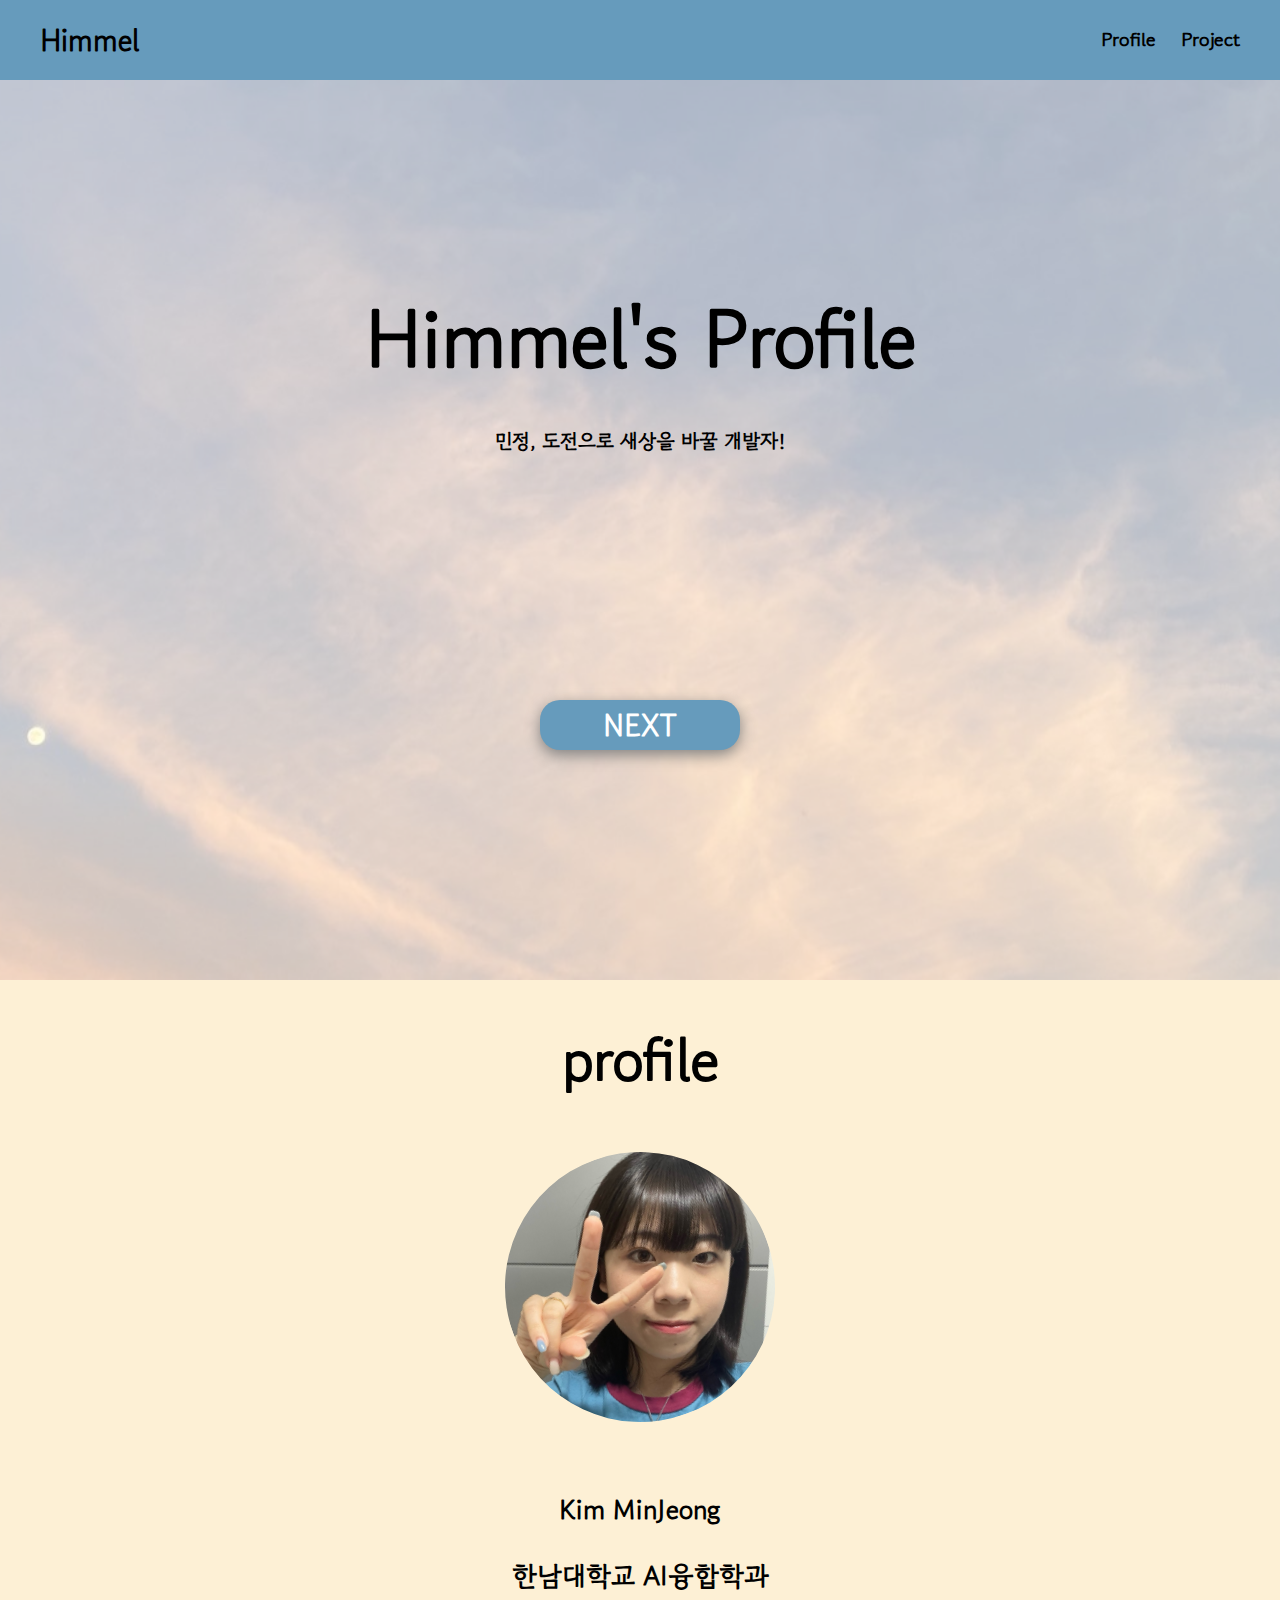
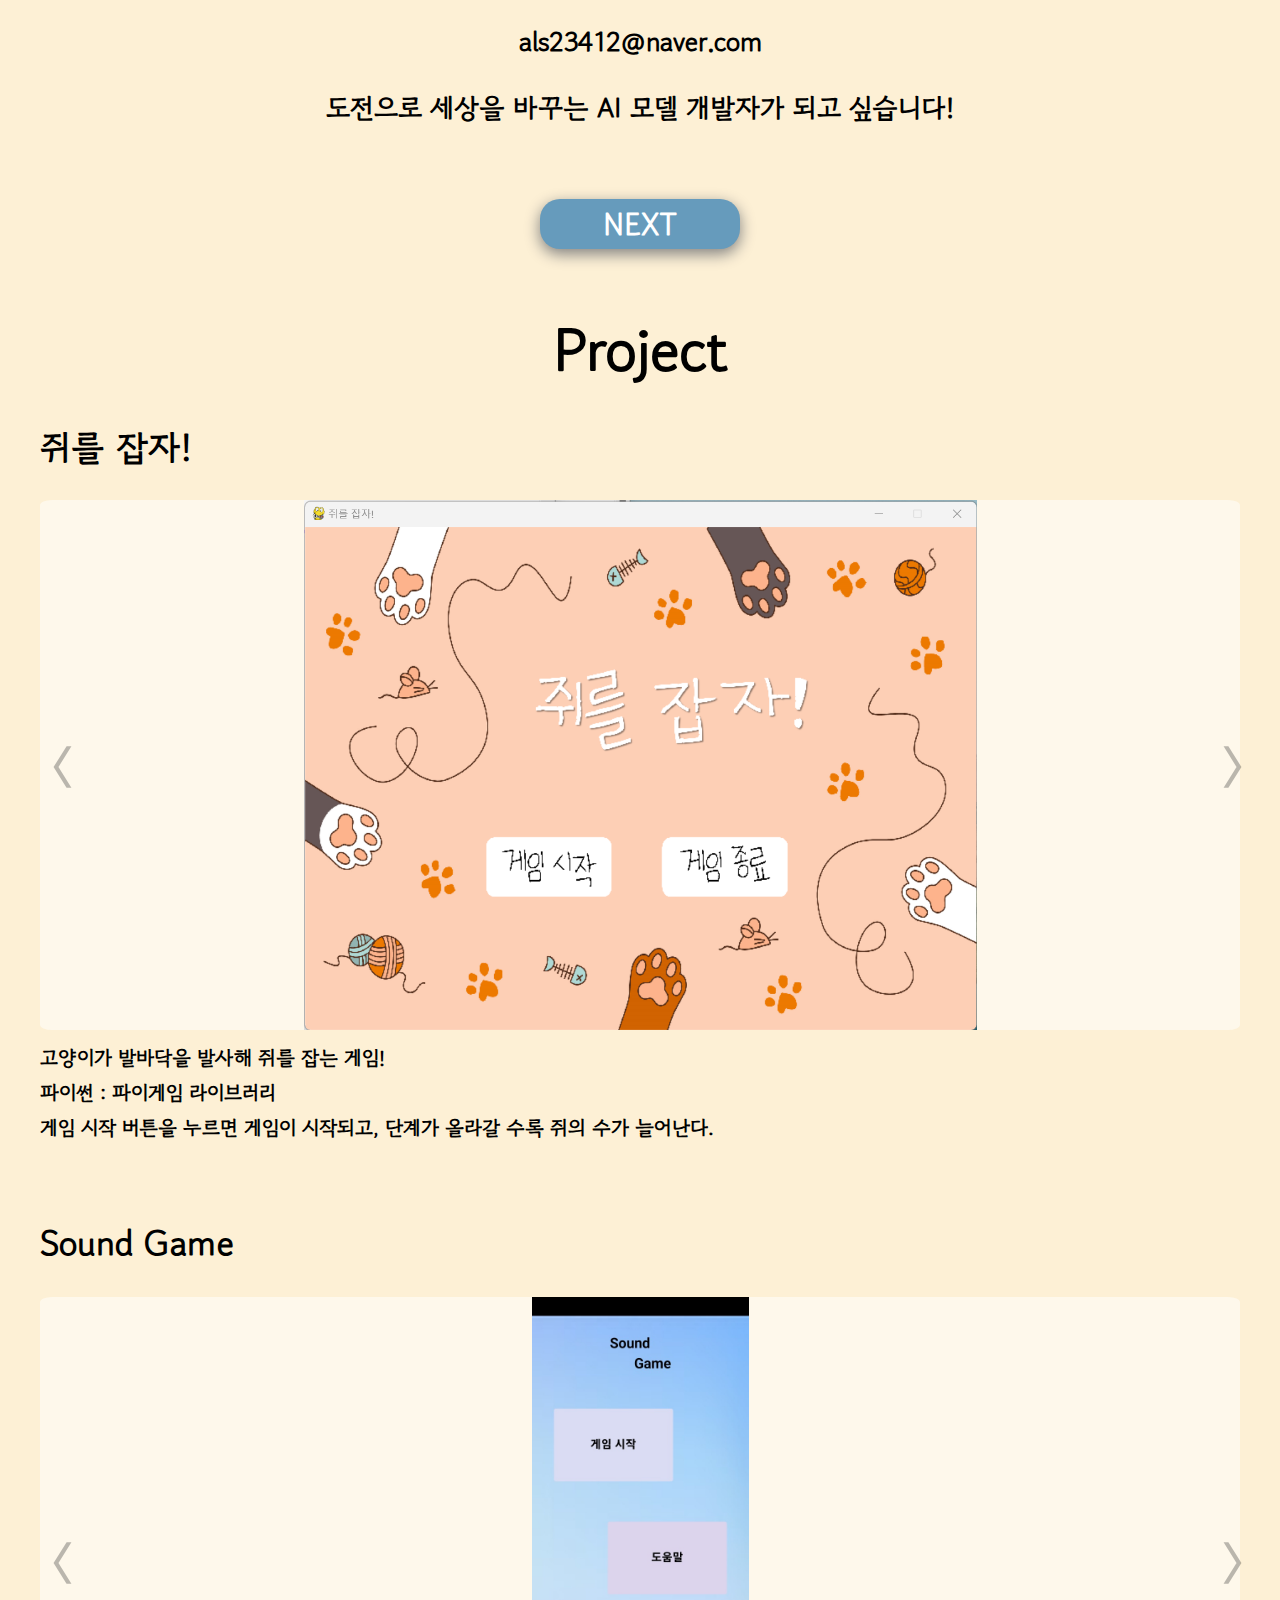
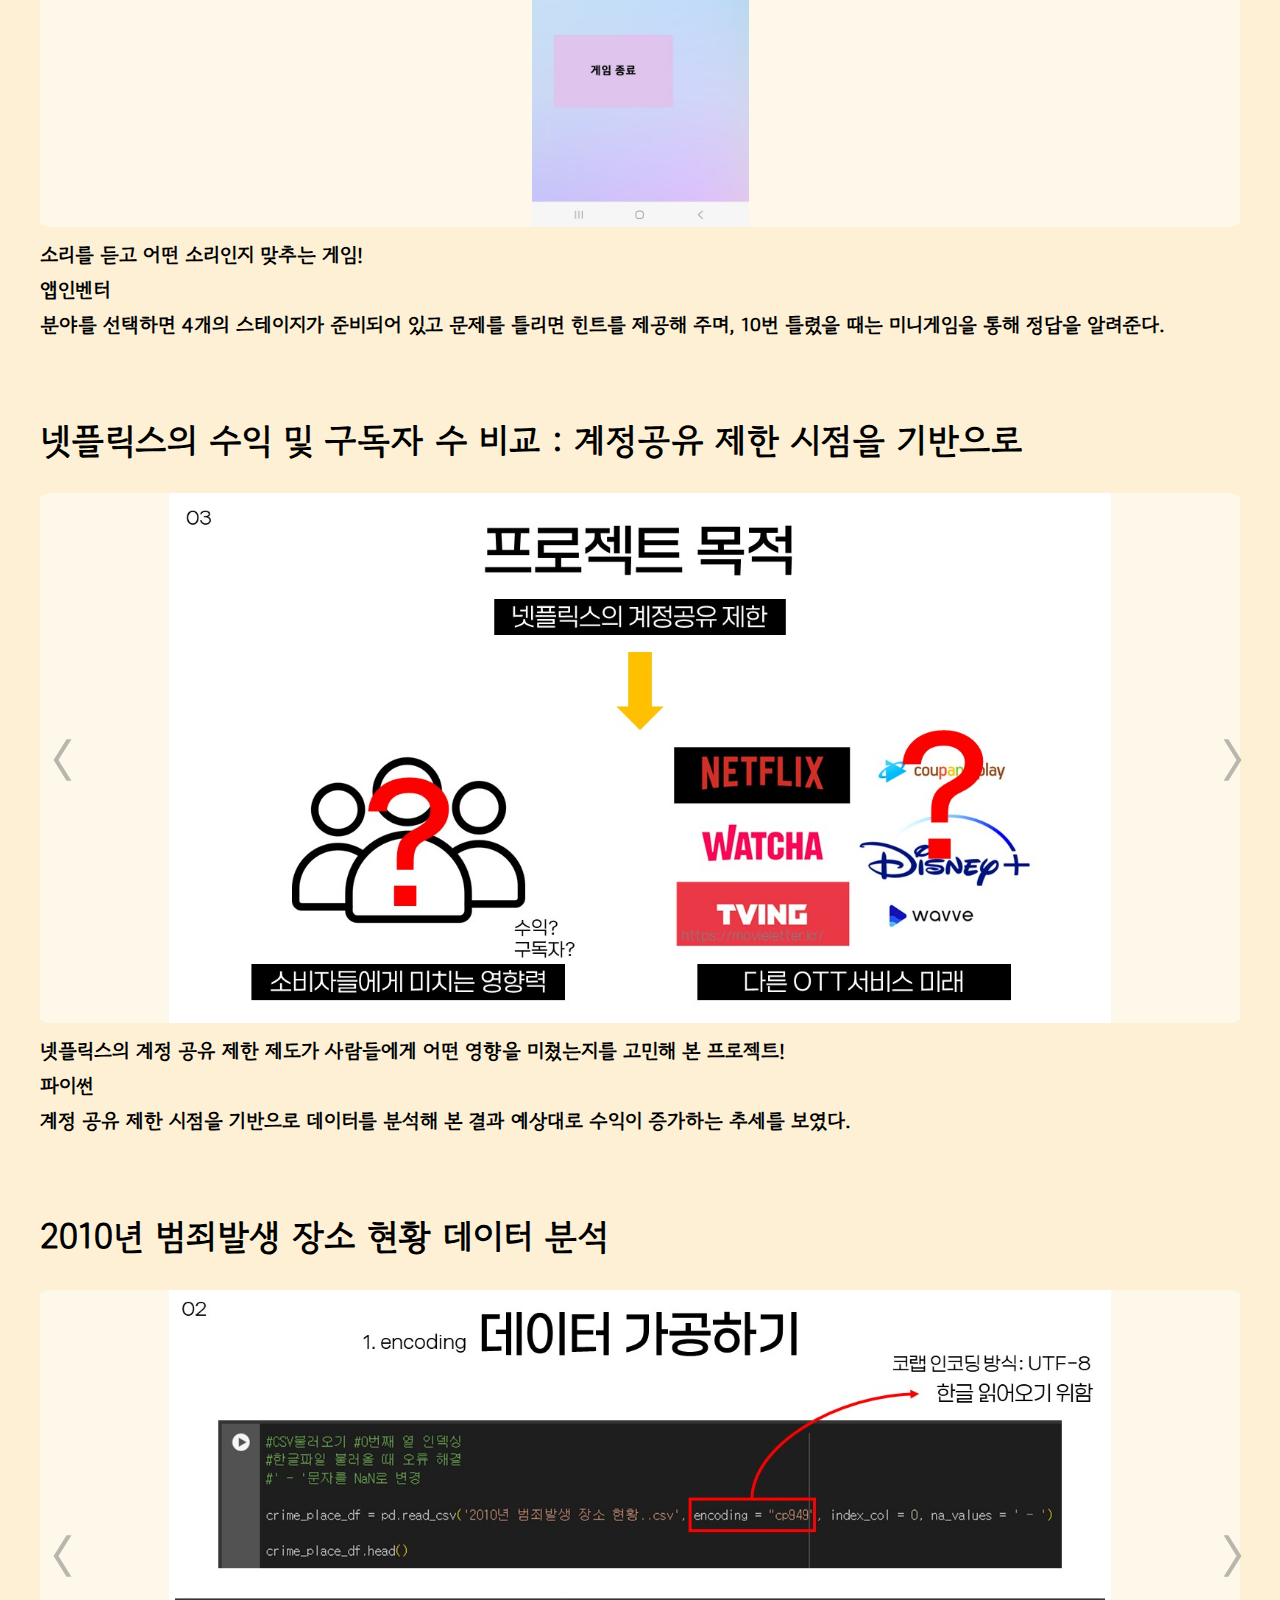
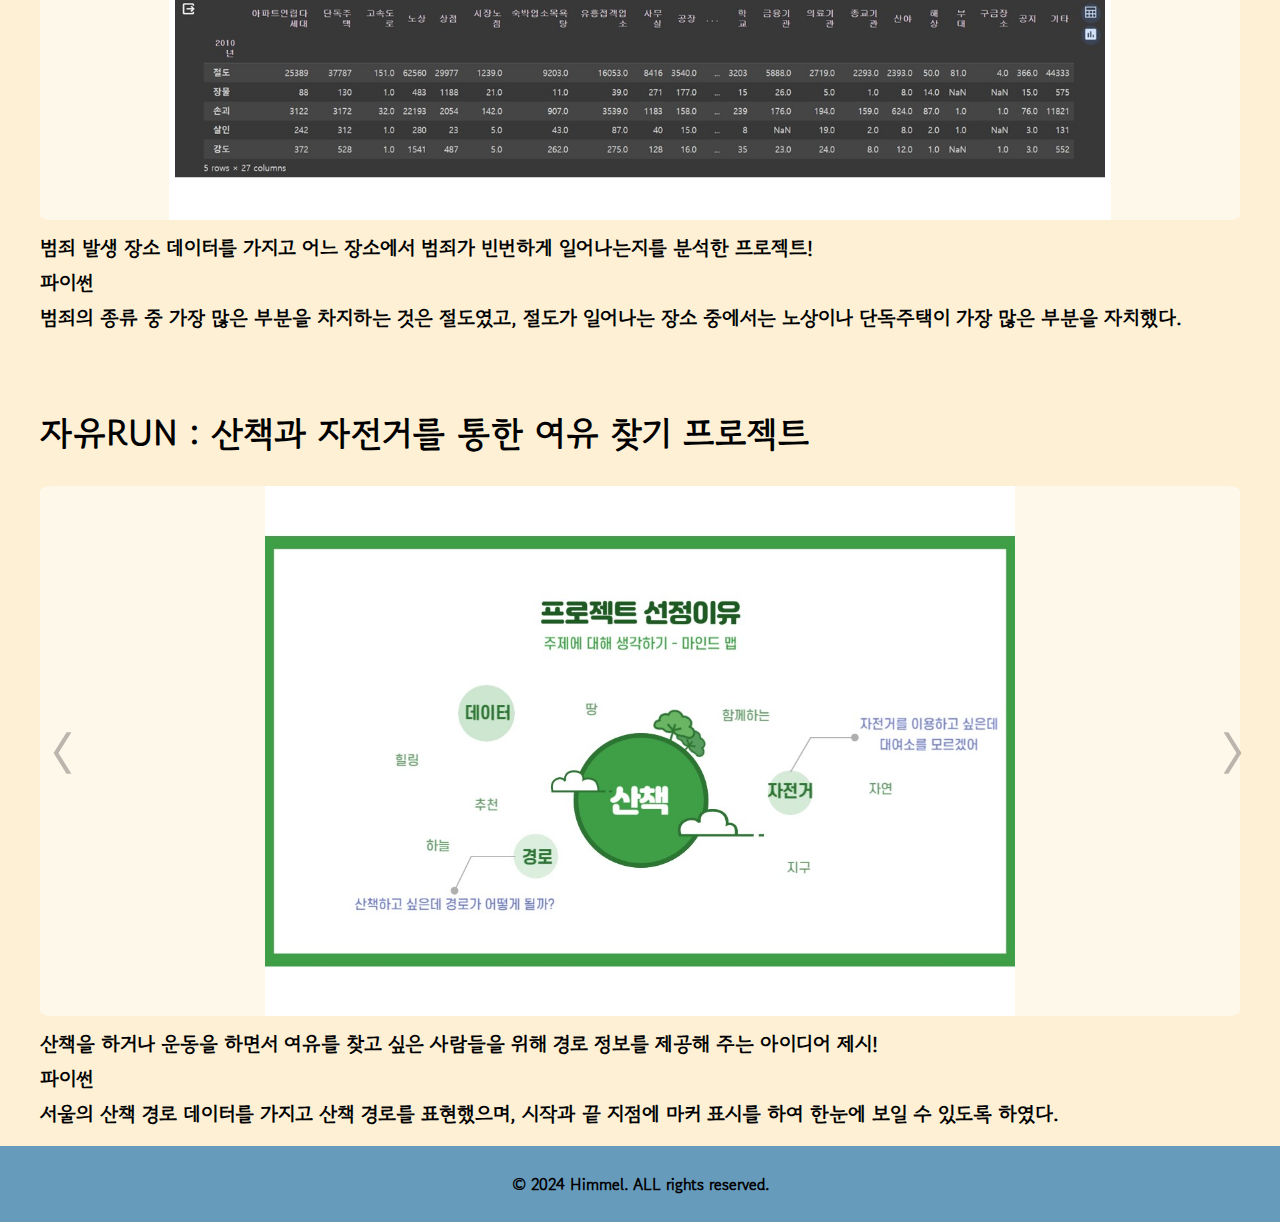
==== MJ_Profile.html @ 303f3ad0 "20232536 김민정" ====
<!DOCTYPE html>
<html lang="ko">
<head>

    <meta charset="UTF-8">
    <meta http-equiv="X-UA-Compatible" content="IE=edge">
    <meta name="viewport" content="width=device-width, initial-scale=1.0">
    <title>Himmel's Profile :)</title>

    <link rel="stylesheet" href="css/MJ_Profile.css">

    <!-- 이모지 -->
    <link rel="stylesheet" href="https://use.fontawesome.com/releases/v5.15.4/css/all.css" integrity="sha384-DyZ88mC6Up2uqS4h/KRgHuoeGwBcD4Ng9SiP4dIRy0EXTlnuz47vAwmeGwVChigm" crossorigin="anonymous"/>

    <!-- 폰트 -->
    <link rel="preconnect" href="https://fonts.googleapis.com">
    <link rel="preconnect" href="https://fonts.gstatic.com" crossorigin>
    <link href="https://fonts.googleapis.com/css2?family=Gowun+Dodum&family=IBM+Plex+Sans+KR&family=Jua&display=swap" rel="stylesheet">

    <!-- 링크 공유시 보여지는 스타일 -->
    <meta property="og:title" content="Himmel's Profile :)">
    <meta property="og:discription" content="민정이의 프로필">
    <meta property="og:image" content="img/header_img.jpg">

</head>

<body>

    <!--내비게이션-->
    <nav>
        <div class="container">
            <h1 id="nav-logo"><a href="./MJ_Profile.html"><i class="fas fa-cloud"></i> Himmel</a></h1>
            <div id="nav-menu">
                <ul id="nav-bttn">
                    <!-- 링크 연결 -->
                    <li id="nav-profile"><a href="#">Profile</a></li>
                    <li id="nav-project"><a href="#">Project</a></li> 
                </ul>
            </div>
        </div>
    </nav>

    <!-- 헤더 -->
    <header class="header">
        <div class="container">
            <h2 id="header-title">Himmel's Profile</h2>
            <p id="header-content">민정, 도전으로 새상을 바꿀 개발자!</p>
            <button class="next-bttn" id="next-bttn-1">NEXT</button>
        </div>
    </header>

    <!-- 섹션1 : 프로필-->
    <section class="section" id="section1">
        <div class="container">
            <h1 class="sec-title1">profile</h1>
            <div id="profile">
                <img id = "profile-img" src="img/profile_img.jpg" alt="프로필 이미지">
                <div id="profile-info">
                    <p class="info"><i class="fas fa-user"></i> Kim MinJeong</p>
                    <p class="info"><i class="fas fa-school"></i> 한남대학교 AI융합학과</p>
                    <p class="info"><i class="fas fa-envelope"></i> als23412@naver.com</p>
                    <p class="info"><i class="fas fa-weight-hanging"></i> 도전으로 세상을 바꾸는 AI 모델 개발자가 되고 싶습니다!</p>
                    <button class="next-bttn" id="next-bttn-2">NEXT</button>
                </div>
            </div>
        </div>
    </section>

    <!-- 섹션2 : 프로젝트-->
    <section class="section" id="section2">
        <div class="container">
            <h1 class="sec-title2">Project</h1>
            <div class="project" id="project1">
                <h4>쥐를 잡자!</h4>
                <div class="carousel" id="carousel1">
                    <div class="arrow1" id="left1">&lang;</div>
                    <div class="arrow1" id="right1">&rang;</div>
                </div>
                <p><i class="fas fa-file"></i>  고양이가 발바닥을 발사해 쥐를 잡는 게임!</p>
                <p><i class="fas fa-code"></i>  파이썬 : 파이게임 라이브러리</p>
                <p><i class="fas fa-pen"></i>  게임 시작 버튼을 누르면 게임이 시작되고, 단계가 올라갈 수록 쥐의 수가 늘어난다.</p>
            </div>
            <div class="project" id="project2">
                <h4>Sound Game</h4>
                <div class="carousel" id="carousel2">
                    <div class="arrow2" id="left2">&lang;</div>
                    <div class="arrow2" id="right2">&rang;</div>
                </div>
                <p><i class="fas fa-file"></i>  소리를 듣고 어떤 소리인지 맞추는 게임!</p>
                <p><i class="fas fa-code"></i>  앱인벤터</p>
                <p><i class="fas fa-pen"></i>  분야를 선택하면 4개의 스테이지가 준비되어 있고 문제를 틀리면 힌트를 제공해 주며, 10번 틀렸을 때는 미니게임을 통해 정답을 알려준다.</p>
            </div>
            <div class="project" id="project3">
                <h4>넷플릭스의 수익 및 구독자 수 비교 : 계정공유 제한 시점을 기반으로</h4>
                <div class="carousel" id="carousel3">
                    <div class="arrow3" id="left3">&lang;</div>
                    <div class="arrow3" id="right3">&rang;</div>
                </div>
                <p><i class="fas fa-file"></i>  넷플릭스의 계정 공유 제한 제도가 사람들에게 어떤 영향을 미쳤는지를 고민해 본 프로젝트!</p>
                <p><i class="fas fa-code"></i>  파이썬</p>
                <p><i class="fas fa-pen"></i>  계정 공유 제한 시점을 기반으로 데이터를 분석해 본 결과 예상대로 수익이 증가하는 추세를 보였다.</p>
            </div>
            <div class="project" id="project4">
                <h4>2010년 범죄발생 장소 현황 데이터 분석</h4>
                <div class="carousel" id="carousel4">
                    <div class="arrow4" id="left4">&lang;</div>
                    <div class="arrow4" id="right4">&rang;</div>
                </div>
                <p><i class="fas fa-file"></i>  범죄 발생 장소 데이터를 가지고 어느 장소에서 범죄가 빈번하게 일어나는지를 분석한 프로젝트!</p>
                <p><i class="fas fa-code"></i>  파이썬</p>
                <p><i class="fas fa-pen"></i> 범죄의 종류 중 가장 많은 부분을 차지하는 것은 절도였고, 절도가 일어나는 장소 중에서는 노상이나 단독주택이 가장 많은 부분을 자치했다. </p>
            </div>
            <div class="project" id="project5">
                <h4>자유RUN : 산책과 자전거를 통한 여유 찾기 프로젝트</h4>
                <div class="carousel" id="carousel5">
                    <div class="arrow5" id="left5">&lang;</div>
                    <div class="arrow5" id="right5">&rang;</div>
                </div>
                <p><i class="fas fa-file"></i>  산책을 하거나 운동을 하면서 여유를 찾고 싶은 사람들을 위해 경로 정보를 제공해 주는 아이디어 제시!</p>
                <p><i class="fas fa-code"></i>  파이썬</p>
                <p><i class="fas fa-pen"></i>  서울의 산책 경로 데이터를 가지고 산책 경로를 표현했으며, 시작과 끝 지점에 마커 표시를 하여 한눈에 보일 수 있도록 하였다.</p>
            </div>
        </div>

    </section>

    <!-- 푸터 -->
    <footer class="footer">
        <div class="container">
            <p>&copy; 2024 Himmel. ALL rights reserved.</p>
        </div>
    </footer>

    <!-- 자바스크립트 연결 -->
    <script src="js/MJ_Profile.js"></script>

</body>

</html>
---- css/MJ_Profile.css ----
* {
    box-sizing: border-box;
    font-family: "Gowun Dodum", sans-serif;
    font-weight: 600;
    font-style: normal;
}

body {
    margin: 0;
    padding: 0;
    font-family: 'Noto Sans KR', sans-serif;  /* 구글 Noto Sans 폰트 */
}

/* a테그의 링크 중 방문한 링크 */
a:link, a:visited {
    text-decoration: none;  /* 방문 했을 때 생기는 밑줄을 없앰 */
    color: black;  /* 방문 했을 때 색이 바뀌는 걸 검은색으로 함 */
}

.container {
    width: 1200px;
    margin: 0 auto;
}


/* ------------------------------------------------------------------------------- 내비게이션 ------------------------------------------------------------------------------- */
nav {
    height: 80px;
    background-color: #669bbc;
    line-height: 80px;
}

/* nav영역에서 nav-logo와 nav-menu, nav-btn이 각각 오른쪽 왼쪽으로 float되어서 가운데가 비어있기에 이 부분을 margin으로 막기위함 */
nav::after {
    content: "";  /* 막기 위함이기에 공백 */
    display: block;  /* 선이 아닌 면의 개념으로 브라우저의 일정 영역을 차지하도록 함 */
    clear: both;  /* clear : float를 무력화하여 딸려오지 않는 역할, 따라서 양쪽 모두 적용*/

}

#nav-logo {
    font-size: 30px;
    float: left;
    margin: 0;
}

#nav-menu {
    float: right;
}

#nav-bttn {
    list-style-type: none;  /* 리스트에 생성된 점을 없앰 */
    margin: 0;
}

#nav-bttn > li {
    float: left;
    margin-left: 25px;
    font-size: 20px;
    font-weight: bold;
}


/* ------------------------------------------------------------------------------ NEXT 버튼 ------------------------------------------------------------------------------ */
.next-bttn {
    border-radius: 20px;
    color: #fff;  /* 글씨 색 */
    background: #669bbc;  /* 배경 색*/
    font-size: 30px;
    border: none;
    width: 200px;
    height: 50px;
    box-shadow: 0 5px 15px gray;
    transition: 0.3s;
}

/* NEXT 버튼 위로 마우스 올렸을 때 */
.next-bttn:hover {
    cursor: pointer;
    background-color: #f5bb48;
    box-shadow: 0 2px 4px gray;
}


/* ------------------------------------------------------------------------------ 헤더 ------------------------------------------------------------------------------- */
.header {
    position: relative;  /* 상대영역 */
    height: 100vh;
    text-align: center;
}

/* header배경 이미지를 조금 블러처리 하기 위함 */
.header:before {
    content: "";  /* 가상으로 만들어서 덧씌우기에 내용은 없음 */
    display: block;  /* 일정 면적을 차지해야하므로 */
    position: absolute;
    left: 0;
    top: 0;
    width: 100%;  /* 전체를 채우겠다 */
    height: 100%;
    opacity: 0.5;  /* 불투명도 */
    background-image: url("./../img/header_img.jpg");  /* 이미지 연결 */
    background-size: cover;
    background-position: center center;  /* 가운데로 맞춤 */
    background-repeat: no-repeat;  /* 원래 background는 반복되기에 그걸 막음 */
}

.header .container {
    position: relative; /* 위에 absolute가 차지하는 영역 */
    color: black;
}

#header-title {
    font-size: 80px;
    margin-top: 0;
    margin-bottom: 30px;
    padding-top: 200px;
}

#header-content {
    font-size: 20px;
}

#next-bttn-1 {
    margin-top: 25vh;
}


/* ------------------------------------------------------------------------------ 섹션------------------------------------------------------------------------------ */
.section {
    text-align: center;
    padding: 5px;
    background-color: #fdf0d5;
}

/* ------------------------------------------------------------------------------ 섹션1 : 프로필 ------------------------------------------------------------------------------ */
.sec-title1 {
    margin-top: 30px;
    margin-bottom: 50px;
    font-size: 60px;
}

#profile-img {
    overflow: hidden;  /* 넘치는 부분은 숨김 */
    width: 30vh;
    height: 30vh;
    border-radius: 100%;  /* 동그랗게 */
    transform: rotate(-20deg);
}

#profile-info {
    margin-top: 7vh;
}

#profile-info > p {
    font-size: 3vh;
    text-align: center;
}

#next-bttn-2 {
    margin-top: 5vh;
    margin-bottom: 4vh;
}


/* ------------------------------------------------------------------------------ 섹션2 : 프로젝트 ------------------------------------------------------------------------------ */
.sec-title2 {
    margin-top: 10px;
    font-size: 60px;
}

.project > h4 {
    font-size: 35px;
}

.project {
    font-size: 20px;
    line-height: 15px;
    margin-top: 100px;
    text-align: left;
    justify-content: center;
}

#project1 {
    margin-top: 30px;
}


/* ------------------------------------------------------------------------------ 섹션2 : 프로젝트 캐러셀------------------------------------------------------------------------------ */
.carousel {
    height: 530px;
    display: flex;
    justify-content: space-between;
    align-items: center;
    background-size: contain;
    background-position: 50%;
    background-repeat: no-repeat;
    background-color: #ffffff83;
    border-radius: 1%;
}

.carousel > div {
    width: 30px;
    z-index: 100;
    font-size: 2.5em;
    padding: 10px;
    color: #222;
    opacity: 0.3;
}

.carousel > div:hover {
    opacity: 1;
}



/* ------------------------------------------------------------------------------ 푸터 ------------------------------------------------------------------------------ */
.footer {
    padding: 10px;
    text-align: center;
    background-color: #669bbc;
    font-weight: bold;
}
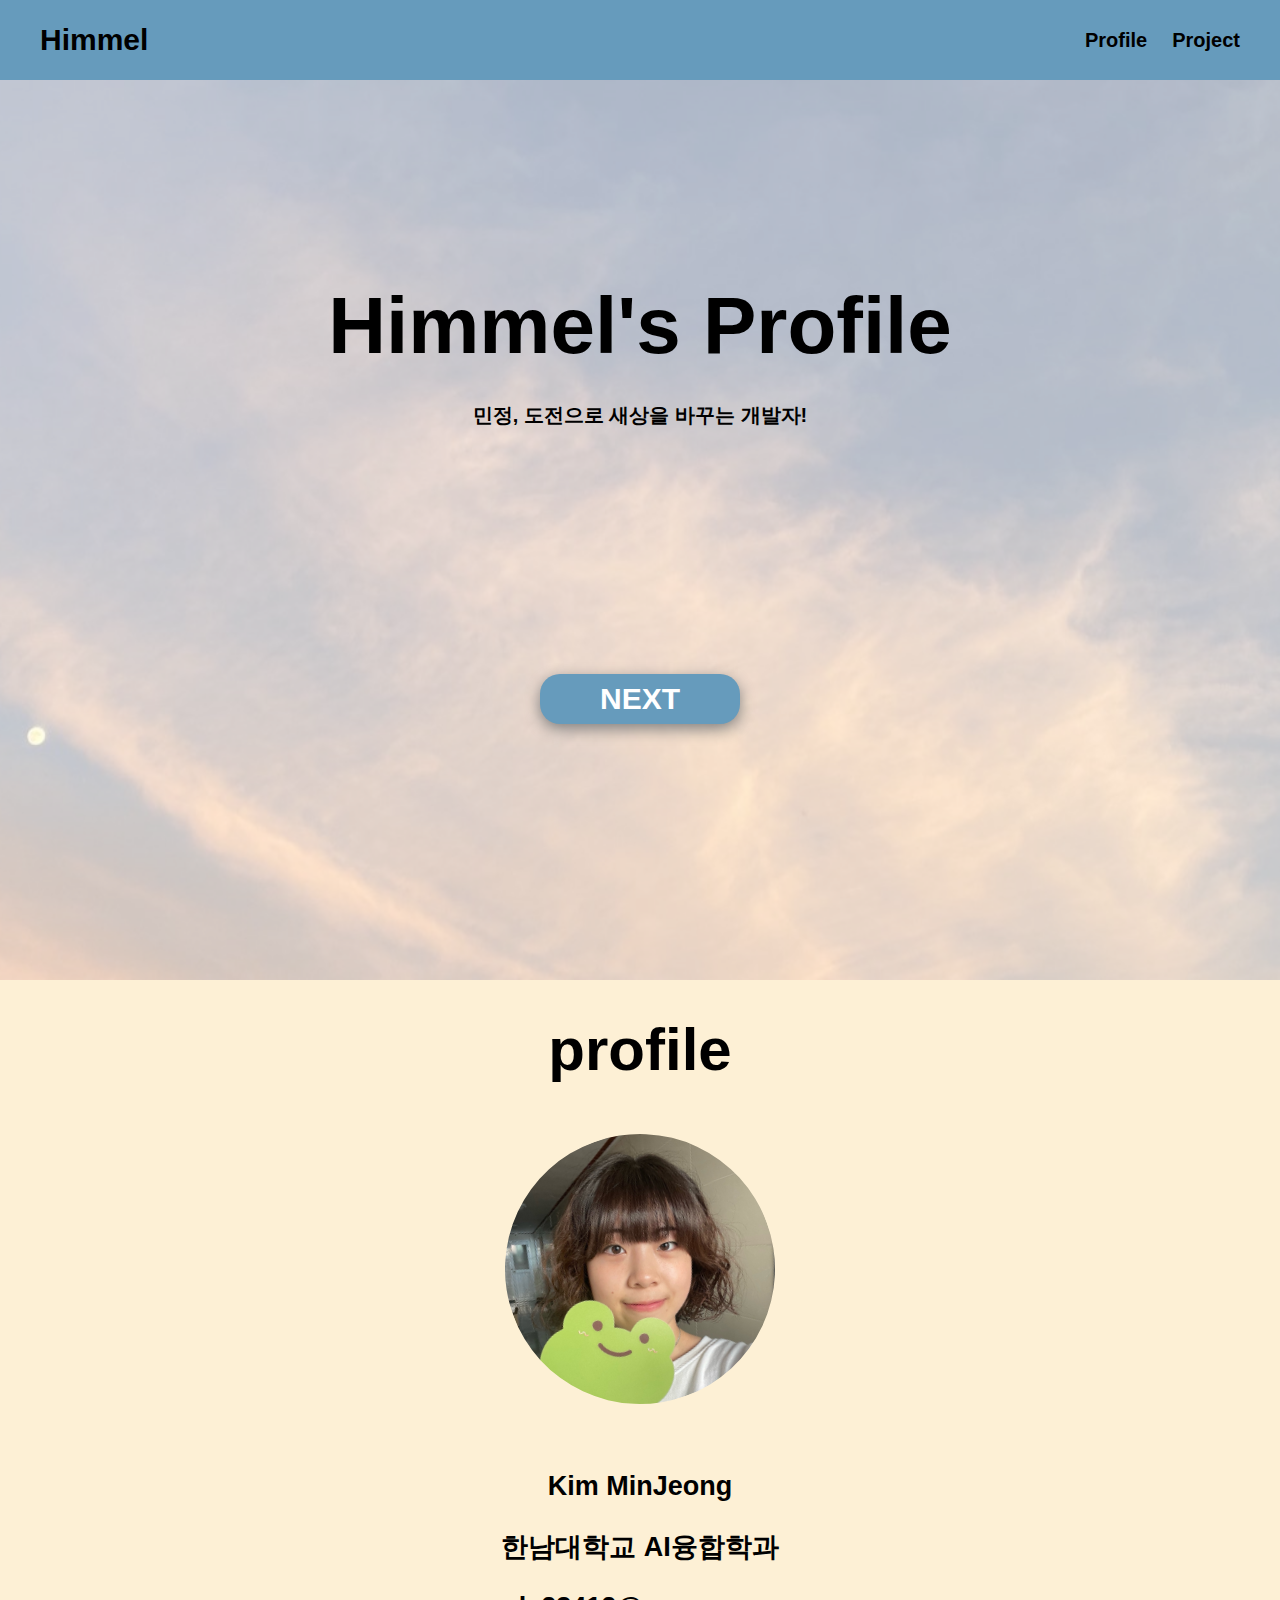
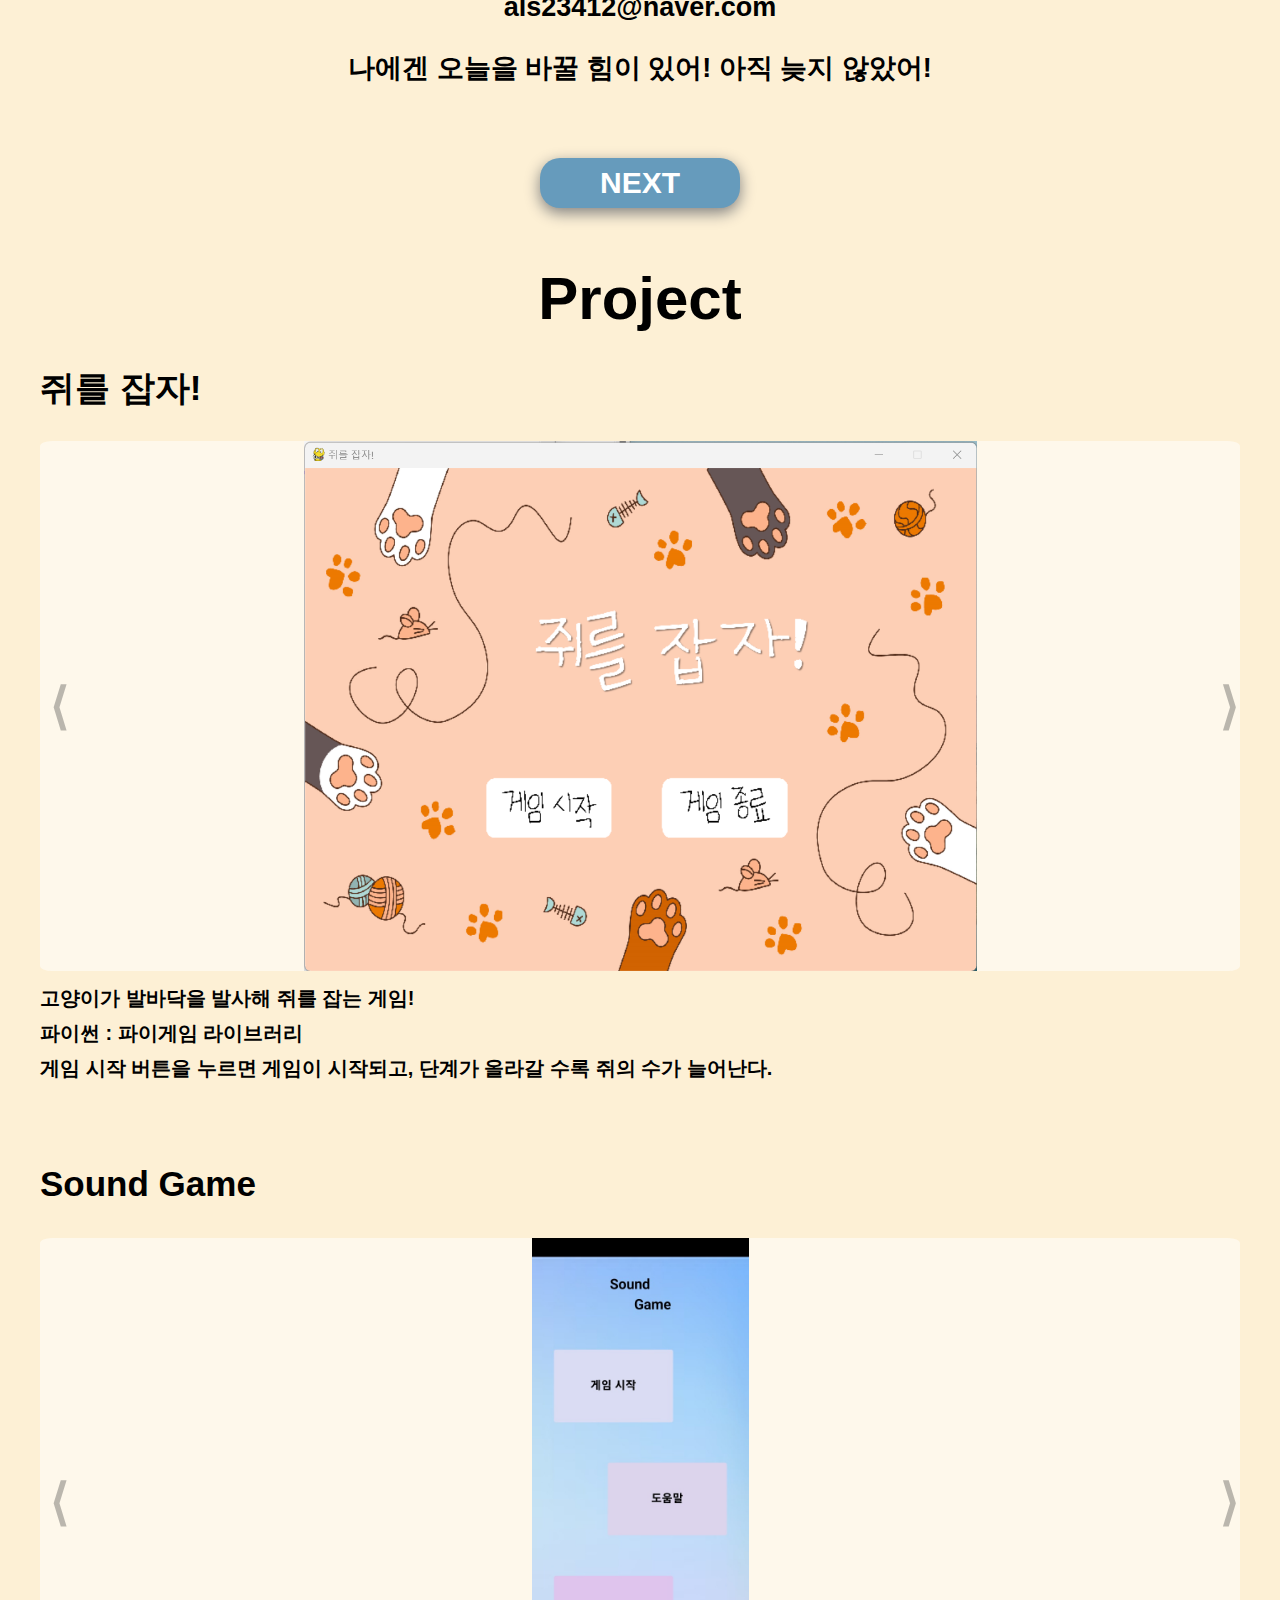
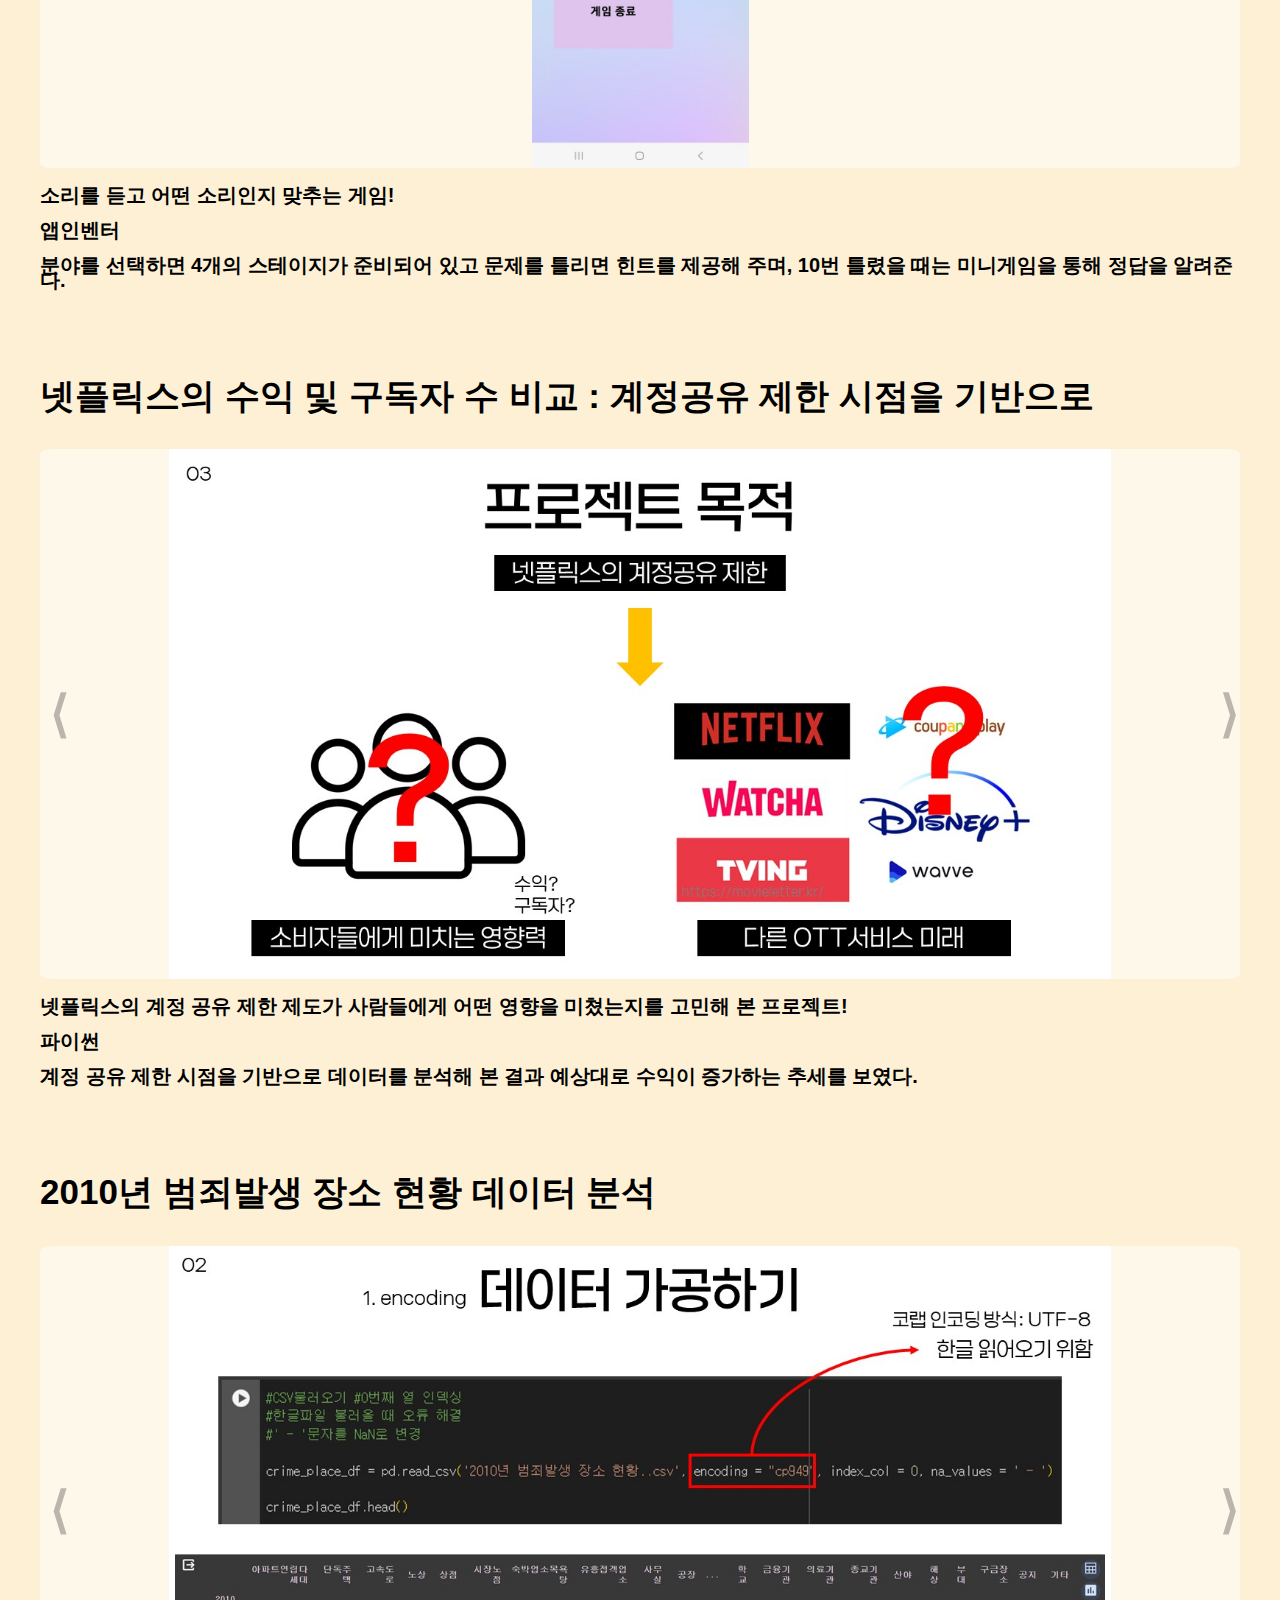
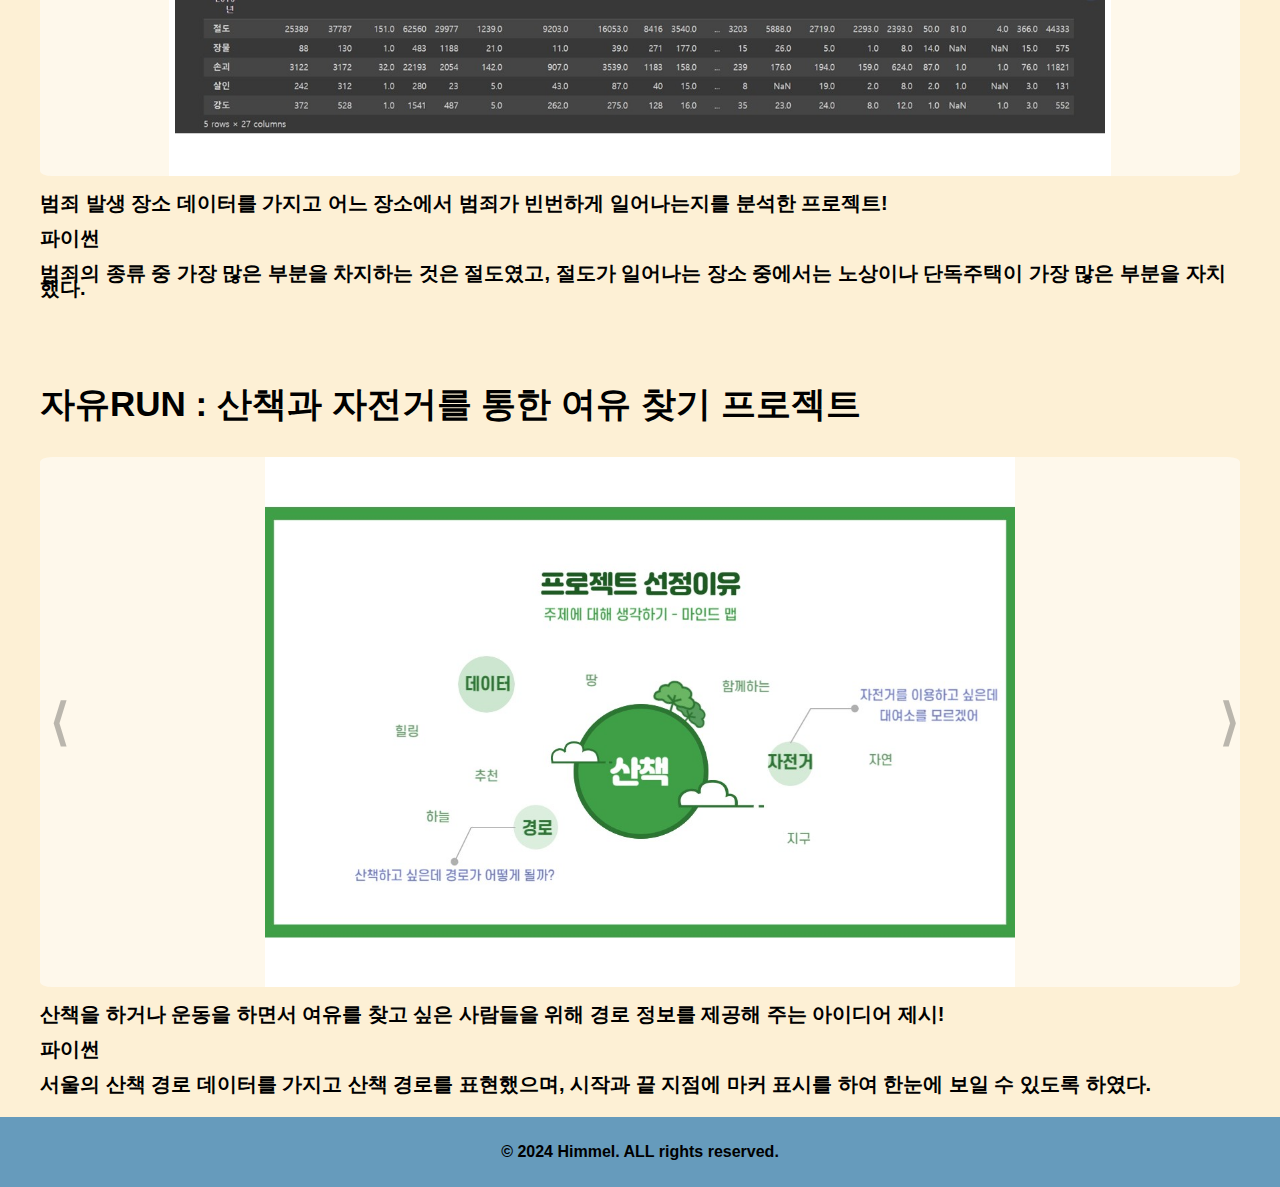
==== commit 85c2c819: "24년 9월 4일 수정" ====
--- a/MJ_Profile.html
+++ b/MJ_Profile.html
@@ -15,7 +15,7 @@
     <!-- 폰트 -->
     <link rel="preconnect" href="https://fonts.googleapis.com">
     <link rel="preconnect" href="https://fonts.gstatic.com" crossorigin>
-    <link href="https://fonts.googleapis.com/css2?family=Gowun+Dodum&family=IBM+Plex+Sans+KR&family=Jua&display=swap" rel="stylesheet">
+    <link href="https://fonts.googleapis.com/css2?family=IBM+Plex+Sans+KR&display=swap" rel="stylesheet">
 
     <!-- 링크 공유시 보여지는 스타일 -->
     <meta property="og:title" content="Himmel's Profile :)">
@@ -44,7 +44,7 @@
     <header class="header">
         <div class="container">
             <h2 id="header-title">Himmel's Profile</h2>
-            <p id="header-content">민정, 도전으로 새상을 바꿀 개발자!</p>
+            <p id="header-content">민정, 도전으로 새상을 바꾸는 개발자!</p>
             <button class="next-bttn" id="next-bttn-1">NEXT</button>
         </div>
     </header>
@@ -59,7 +59,7 @@
                     <p class="info"><i class="fas fa-user"></i> Kim MinJeong</p>
                     <p class="info"><i class="fas fa-school"></i> 한남대학교 AI융합학과</p>
                     <p class="info"><i class="fas fa-envelope"></i> als23412@naver.com</p>
-                    <p class="info"><i class="fas fa-weight-hanging"></i> 도전으로 세상을 바꾸는 AI 모델 개발자가 되고 싶습니다!</p>
+                    <p class="info"><i class="fas fa-weight-hanging"></i> 나에겐 오늘을 바꿀 힘이 있어! 아직 늦지 않았어!</p>
                     <button class="next-bttn" id="next-bttn-2">NEXT</button>
                 </div>
             </div>
--- a/css/MJ_Profile.css
+++ b/css/MJ_Profile.css
@@ -8,7 +8,6 @@
 body {
     margin: 0;
     padding: 0;
-    font-family: 'Noto Sans KR', sans-serif;  /* 구글 Noto Sans 폰트 */
 }
 
 /* a테그의 링크 중 방문한 링크 */
